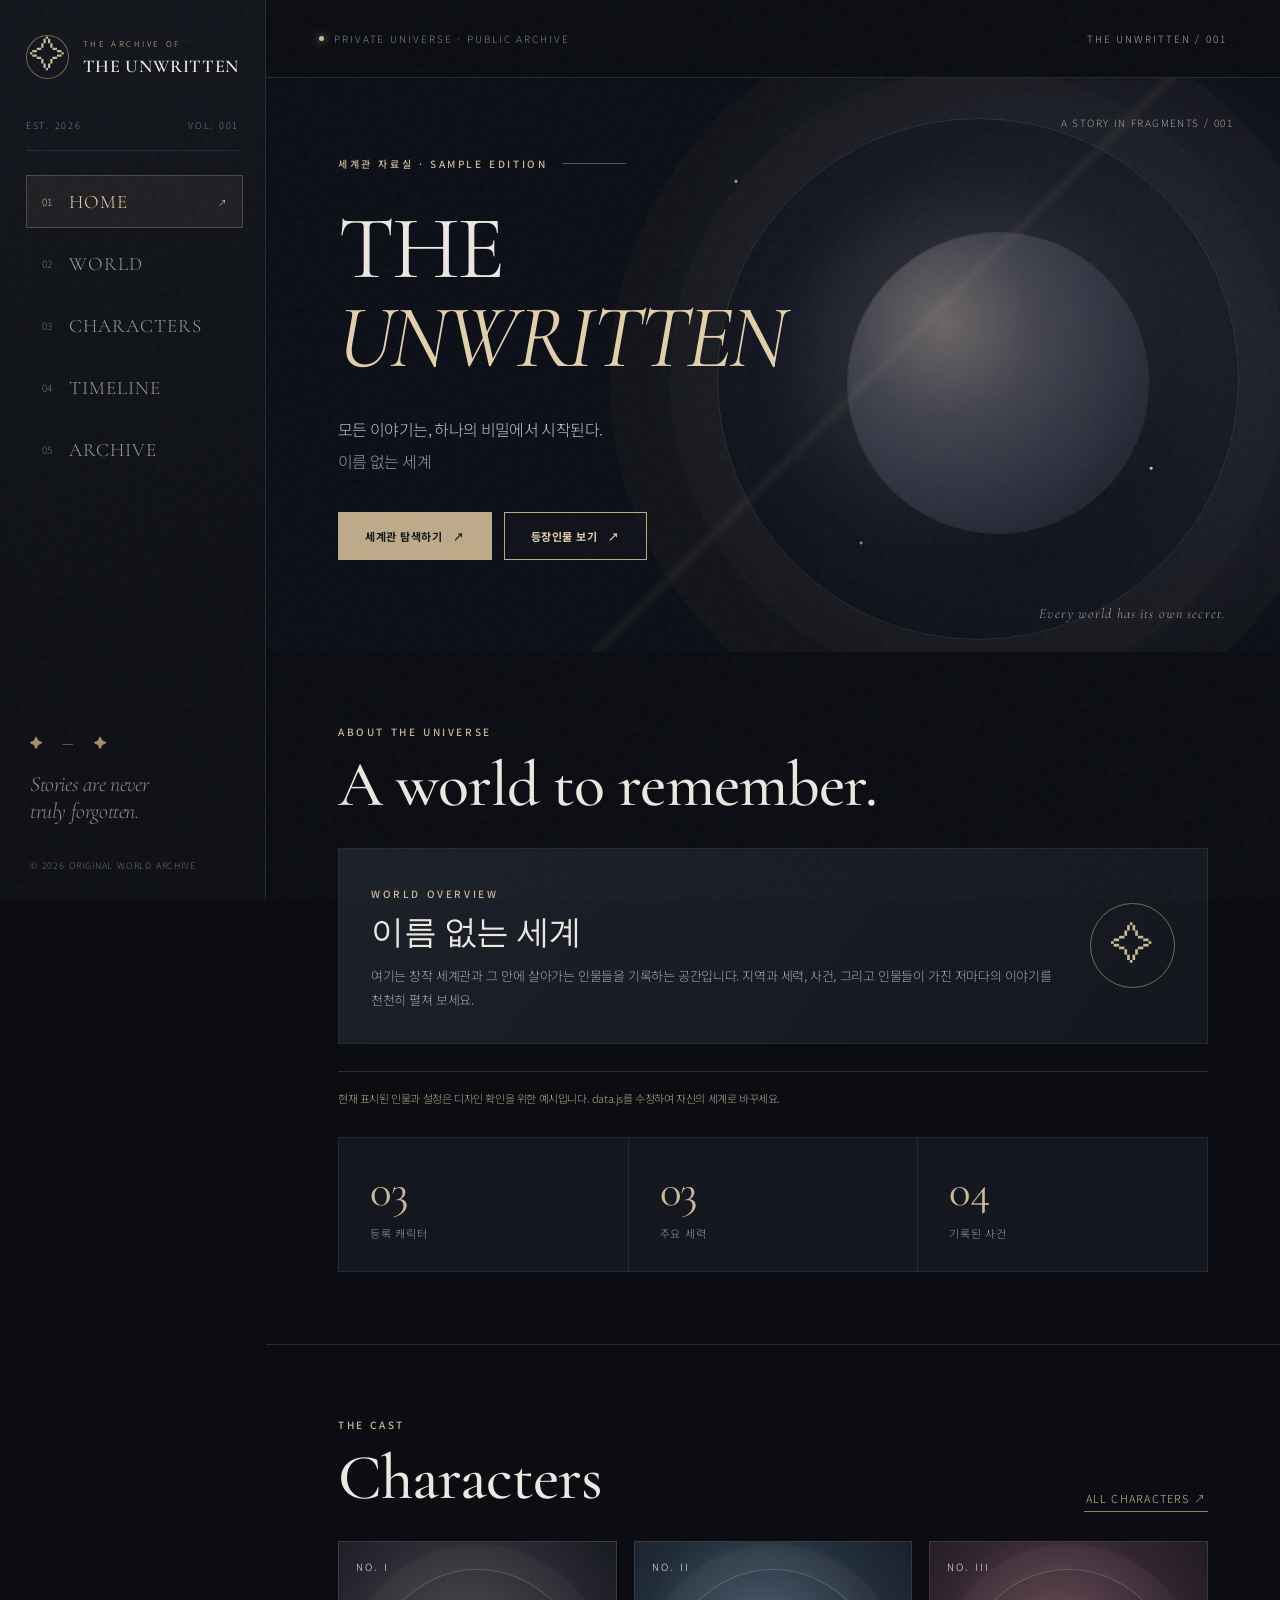
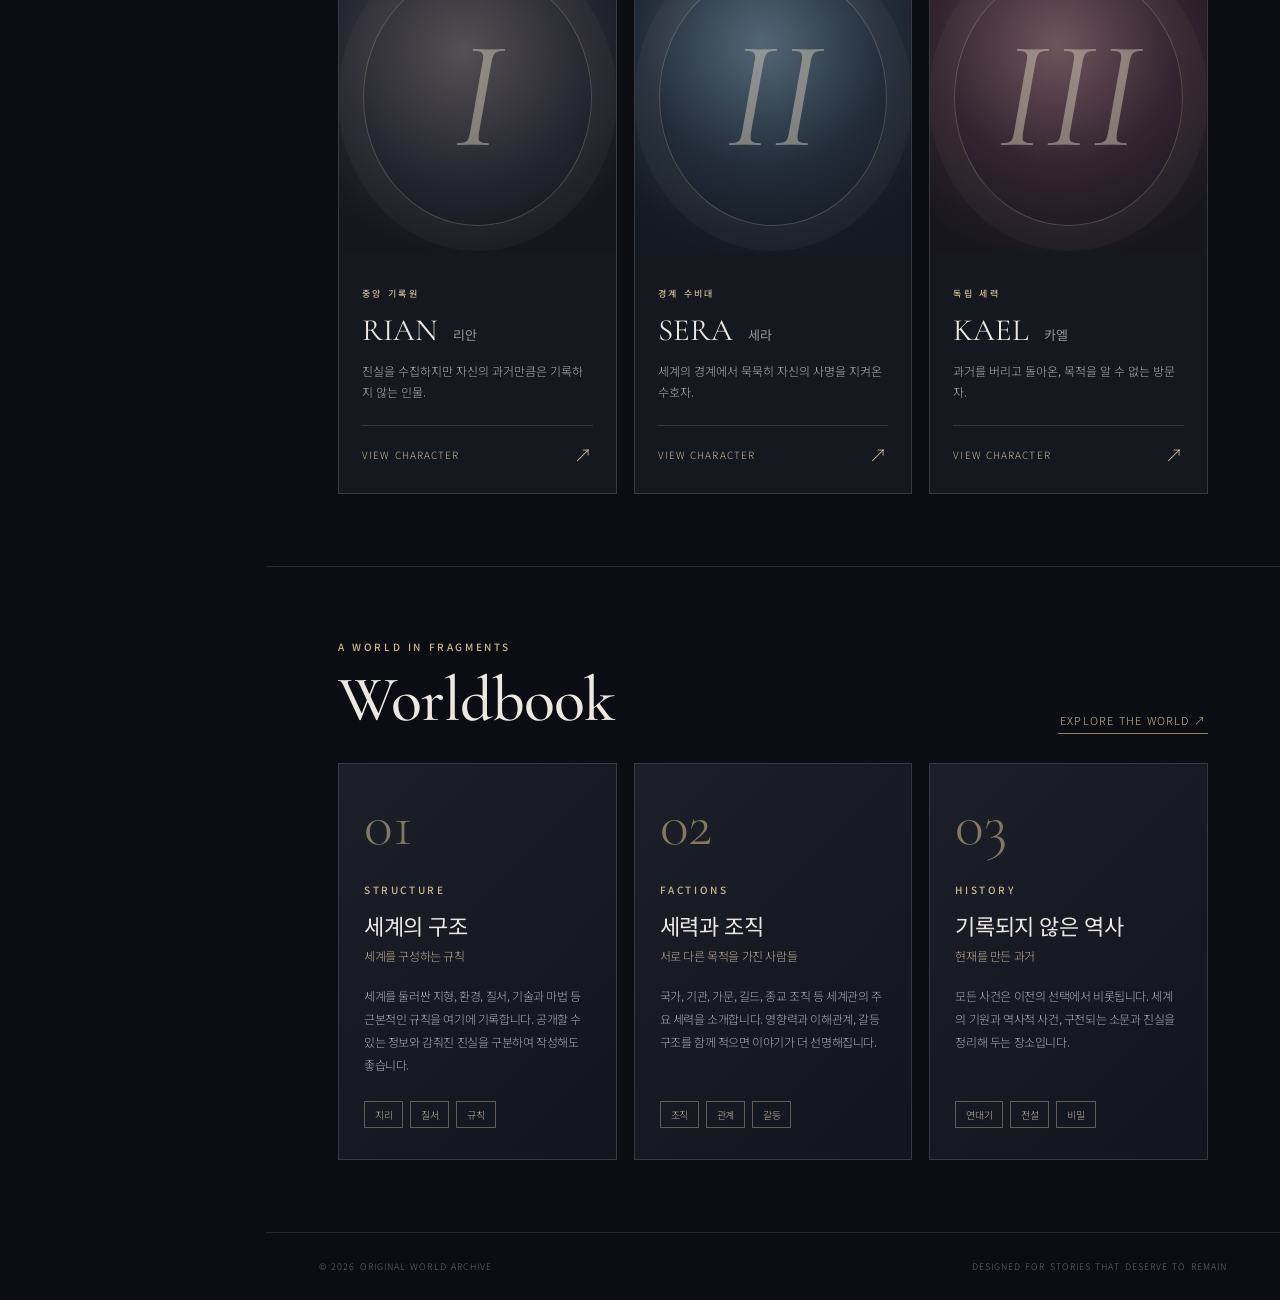
==== index.html @ b2d3f171 "Add files via upload" ====
<!doctype html>
<html lang="ko">
<head>
  <meta charset="utf-8" />
  <meta name="viewport" content="width=device-width, initial-scale=1" />
  <meta name="theme-color" content="#0b0d13" />
  <meta name="description" content="창작 세계관과 캐릭터를 기록하는 아카이브" />
  <title>THE UNWRITTEN — World Archive</title>
  <link rel="preconnect" href="https://fonts.googleapis.com" />
  <link rel="preconnect" href="https://fonts.gstatic.com" crossorigin />
  <link href="https://fonts.googleapis.com/css2?family=Cormorant+Garamond:wght@400;500;600&family=Noto+Sans+KR:wght@300;400;500;600;700&display=swap" rel="stylesheet" />
  <link rel="stylesheet" href="style.css" />
  <script src="data.js" defer></script>
  <script src="app.js" defer></script>
</head>
<body>
  <div class="grain" aria-hidden="true"></div>
  <div class="site-shell">
    <aside class="sidebar" aria-label="주 메뉴">
      <div class="brand"><div class="brand-symbol" aria-hidden="true">✧</div><div><span class="brand-kicker">THE ARCHIVE OF</span><strong id="side-brand">THE UNWRITTEN</strong></div></div>
      <div class="rail-rule"><span>EST. 2026</span><span>VOL. 001</span></div>
      <nav class="side-nav" id="main-nav">
        <button class="nav-btn active" data-page="home" aria-current="page"><span class="nav-index">01</span> HOME <span class="nav-arrow">↗</span></button>
        <button class="nav-btn" data-page="world"><span class="nav-index">02</span> WORLD <span class="nav-arrow">↗</span></button>
        <button class="nav-btn" data-page="characters"><span class="nav-index">03</span> CHARACTERS <span class="nav-arrow">↗</span></button>
        <button class="nav-btn" data-page="timeline"><span class="nav-index">04</span> TIMELINE <span class="nav-arrow">↗</span></button>
        <button class="nav-btn" data-page="archive"><span class="nav-index">05</span> ARCHIVE <span class="nav-arrow">↗</span></button>
      </nav>
      <div class="side-bottom"><div class="side-ornament">✦ &nbsp; — &nbsp; ✦</div><p>Stories are never<br/>truly forgotten.</p><span id="side-copyright">© 2026 ORIGINAL WORLD ARCHIVE</span></div>
    </aside>

    <main class="main-area" id="main-content">
      <header class="topbar"><span class="topbar-left"><span class="status-dot"></span> PRIVATE UNIVERSE · PUBLIC ARCHIVE</span><span class="topbar-right" id="topbar-title">THE UNWRITTEN / 001</span></header>
      <div id="view" aria-live="polite"></div>
      <footer class="footer"><span id="footer-copyright">© 2026 ORIGINAL WORLD ARCHIVE</span><span>DESIGNED FOR STORIES THAT DESERVE TO REMAIN</span></footer>
    </main>
  </div>

  <dialog id="character-dialog" class="character-dialog" aria-label="캐릭터 상세 프로필">
    <button id="modal-close" type="button" class="modal-close" aria-label="닫기">✕</button>
    <div id="modal-body"></div>
  </dialog>
</body>
</html>
---- style.css ----
:root{--bg:#0b0d13;--panel:#12151d;--panel-alt:#151923;--line:#33343b;--line-soft:#252a34;--text:#ece7e1;--muted:#9495a0;--soft:#b4a999;--gold:#cbb995;--gold-bright:#e2d0aa;--sans:'Noto Sans KR',sans-serif;--serif:'Cormorant Garamond','Times New Roman',serif}
*{box-sizing:border-box}html{scroll-behavior:smooth}body{margin:0;background:var(--bg);color:var(--text);font-family:var(--sans);font-weight:300;letter-spacing:-.025em}button,input{font:inherit}button{cursor:pointer}a{color:inherit;text-decoration:none}::selection{background:#aa9770;color:#111}
.grain{position:fixed;inset:0;z-index:20;pointer-events:none;opacity:.055;background-image:url("data:image/svg+xml,%3Csvg viewBox='0 0 180 180' xmlns='http://www.w3.org/2000/svg'%3E%3Cfilter id='n'%3E%3CfeTurbulence type='fractalNoise' baseFrequency='.85' numOctaves='3' stitchTiles='stitch'/%3E%3C/filter%3E%3Crect width='100%25' height='100%25' filter='url(%23n)' opacity='.55'/%3E%3C/svg%3E")}
.site-shell{min-height:100vh;display:grid;grid-template-columns:266px minmax(0,1fr)}.sidebar{height:100vh;position:sticky;top:0;border-right:1px solid var(--line-soft);padding:35px 26px 26px;background:linear-gradient(165deg,#14161d,#0e1016 75%);display:flex;flex-direction:column;z-index:5}.brand{display:flex;align-items:center;gap:14px}.brand-symbol{height:44px;width:44px;border:1px solid #736852;display:grid;place-items:center;border-radius:100%;color:var(--gold);font-family:var(--serif);font-size:36px;line-height:1}.brand-kicker{font-size:8px;letter-spacing:.32em;color:var(--gold);display:block;margin-bottom:4px}.brand strong{font-family:var(--serif);font-size:18px;letter-spacing:.035em;font-weight:600;white-space:nowrap}.rail-rule{margin-top:40px;padding-bottom:18px;border-bottom:1px solid var(--line-soft);font-size:9px;display:flex;justify-content:space-between;color:#777987;letter-spacing:.19em}.side-nav{margin-top:24px;display:grid;gap:9px}.nav-btn{background:transparent;border:1px solid transparent;display:flex;align-items:center;text-align:left;padding:14px 15px;gap:17px;color:#9b9ba6;font-family:var(--serif);font-size:19px;letter-spacing:.055em;transition:.2s}.nav-btn:hover{color:#fff;background:#ffffff08}.nav-btn.active{background:#cbb99512;border-color:#cbb99546;color:var(--gold-bright)}.nav-index{font-family:var(--sans);font-size:10px;letter-spacing:0;color:#6b6d78}.nav-btn.active .nav-index{color:var(--gold)}.nav-arrow{font-size:13px;margin-left:auto;opacity:0}.nav-btn.active .nav-arrow,.nav-btn:hover .nav-arrow{opacity:1}.side-bottom{margin-top:auto;padding:25px 4px 0}.side-ornament{color:#a28e6c;font-size:13px;letter-spacing:.2em}.side-bottom p{font-family:var(--serif);font-style:italic;font-size:22px;color:#8b8590;line-height:1.2;margin:19px 0 26px}.side-bottom>span{color:#686a76;font-size:9px;letter-spacing:.09em}
.main-area{min-width:0;display:flex;flex-direction:column}.topbar{height:78px;padding:0 53px;display:flex;justify-content:space-between;align-items:center;border-bottom:1px solid var(--line-soft);font-size:10px;letter-spacing:.19em;color:#7f818e}.topbar-left{display:flex;align-items:center;gap:10px}.status-dot{height:5px;width:5px;border-radius:50%;background:#cbb995;box-shadow:0 0 9px #d2b87c}.topbar-right{color:#b7a88b}.footer{border-top:1px solid var(--line-soft);color:#666875;font-size:9px;letter-spacing:.12em;padding:27px 53px;display:flex;justify-content:space-between;gap:20px;margin-top:auto}
.view-wrap{animation:fadein .32s ease;max-width:1530px;width:100%;margin:0 auto}@keyframes fadein{from{opacity:.45;transform:translateY(8px)}to{opacity:1;transform:translateY(0)}}.eyebrow{font-family:var(--sans);font-size:10px;letter-spacing:.26em;color:var(--gold);font-weight:500}.hero{min-height:560px;margin:0;overflow:hidden;position:relative;display:flex;align-items:center;padding:78px 72px 92px;background:radial-gradient(ellipse 55% 85% at 76% 48%,#303039 0%,#1c202c 31%,#0c0f17 70%),linear-gradient(110deg,#13141c,#1f232d)}.hero::before{content:'';position:absolute;width:520px;height:520px;right:4%;top:7%;border:1px solid #c7b69727;border-radius:100%;box-shadow:0 0 0 48px #c7b69705,0 0 0 108px #c7b69707;animation:orbit 40s linear infinite}.hero::after{content:'';width:300px;height:300px;position:absolute;right:13%;top:27%;border-radius:100%;background:radial-gradient(circle at 32% 30%,#756f6c,#474854 32%,#2b303d 68%,#131822 100%);box-shadow:28px 31px 120px #0008,-30px -20px 70px #d2c4a520,0 0 0 1px #e7ce9830;opacity:.88}.hero-astral{position:absolute;z-index:1;right:3%;top:0;width:65%;height:100%;background:linear-gradient(135deg,transparent 46%,#d8cbaa0e 47%,transparent 48%),radial-gradient(circle at 22% 18%,#f1dfc5ab 1px,transparent 2px),radial-gradient(circle at 85% 68%,#ffffffba 1px,transparent 2px),radial-gradient(circle at 41% 81%,#ffffff78 1px,transparent 2px);pointer-events:none}.hero-content{position:relative;z-index:2;max-width:650px}.hero-pre{display:flex;align-items:center;gap:15px;margin-bottom:34px}.hero-pre:after{content:'';height:1px;background:#b9a38170;width:64px}.hero h1{font-family:var(--serif);font-weight:400;font-size:clamp(58px,7vw,104px);line-height:.99;margin:0;letter-spacing:-.035em}.hero h1 em{font-weight:400;color:var(--gold-bright)}.hero-korean{font-size:16px;line-height:1.95;color:#c5c4c8;margin-top:32px;letter-spacing:-.04em;max-width:530px}.hero-actions{display:flex;gap:12px;margin-top:35px;flex-wrap:wrap}.btn{border:1px solid #bda97f;background:#bdab8a;color:#13151a;padding:15px 26px;font-size:11px;font-weight:700;letter-spacing:.05em;transition:.2s}.btn:hover{background:#dfca9e;transform:translateY(-2px)}.btn.outline{background:#14162080;color:var(--gold-bright)}.btn.outline:hover{background:#bdab8a1f}.hero-label{position:absolute;z-index:3;right:54px;bottom:30px;color:#aaa4a0;font-family:var(--serif);font-size:14px;font-style:italic;letter-spacing:.08em}.hero-index{position:absolute;top:37px;right:47px;color:#a6a0a0;font-size:10px;letter-spacing:.14em;z-index:3}@keyframes orbit{to{transform:rotate(360deg)}}
.section{padding:65px 72px 72px}.section.bordered{border-top:1px solid var(--line-soft)}.section-top{display:flex;justify-content:space-between;align-items:end;gap:20px;margin-bottom:29px}.section-title{font-family:var(--serif);font-weight:500;font-size:clamp(38px,5vw,64px);line-height:1.06;margin:10px 0 0;letter-spacing:-.015em}.section-desc{max-width:540px;color:#a8a7ad;font-size:13px;line-height:2;margin:16px 0 0}.minor-link{border:0;border-bottom:1px solid #927e5d;color:var(--gold);padding:5px 2px;background:transparent;font-size:11px;letter-spacing:.11em;white-space:nowrap}.info-grid{display:grid;grid-template-columns:repeat(3,1fr);gap:1px;background:var(--line-soft);border:1px solid var(--line-soft)}.info-box{padding:30px 31px;min-height:128px;background:#141720}.info-box strong{display:block;font-family:var(--serif);font-size:45px;font-weight:400;line-height:1;color:var(--gold)}.info-box span{display:block;margin-top:12px;color:#9b9ba2;font-size:11px;letter-spacing:.07em}.intro-card{border:1px solid var(--line-soft);padding:30px 32px;background:linear-gradient(125deg,#1c2029,#14171e);display:grid;grid-template-columns:1fr auto;align-items:center;gap:24px}.intro-card h3{font-family:var(--serif);font-size:33px;font-weight:500;margin:7px 0 9px}.intro-card p{color:#a7a6aa;font-size:13px;line-height:1.9;margin:0;max-width:760px}.seal{height:85px;width:85px;display:grid;place-items:center;border:1px solid #746d5d;border-radius:50%;font-family:var(--serif);font-size:43px;color:var(--gold)}.disclaimer{font-size:11px;color:#b4a688;border-top:1px solid #aa936f3d;padding:17px 0;margin-top:27px;line-height:1.8}
.page-banner{position:relative;overflow:hidden;background:radial-gradient(circle at 86% 20%,#3734408c,transparent 40%),linear-gradient(115deg,#1b1e29,#11141c 75%);padding:67px 72px 62px;border-bottom:1px solid var(--line-soft)}.page-banner::after{content:'✧';font-family:var(--serif);font-size:190px;line-height:1;color:#bdb09e1b;position:absolute;right:55px;top:0}.page-banner .section-title{font-size:clamp(54px,6vw,84px)}.world-grid{display:grid;grid-template-columns:repeat(3,minmax(0,1fr));gap:17px}.world-card{padding:31px 25px;min-height:350px;border:1px solid #393942;background:linear-gradient(135deg,#1c1e28,#12151d);display:flex;flex-direction:column}.world-card .no{font-family:var(--serif);font-size:60px;line-height:1;color:#847960}.world-card .eyebrow{margin-top:27px}.world-card h3{font-size:22px;font-weight:400;margin:12px 0 6px}.world-card .subtitle{font-size:12px;color:#baa990}.world-card p{color:#aaabb2;line-height:1.92;font-size:12px;margin:20px 0 25px}.tags{display:flex;gap:7px;flex-wrap:wrap;margin-top:auto}.tag{font-size:10px;color:#c7b9a0;border:1px solid #625c54;padding:5px 10px}.character-grid{display:grid;grid-template-columns:repeat(3,minmax(0,1fr));gap:17px}.char-card{background:#161820;border:1px solid #393941;padding:0;text-align:left;color:inherit;min-width:0;transition:.22s;overflow:hidden}.char-card:hover{transform:translateY(-5px);border-color:#a89775;box-shadow:0 18px 45px #0007}.char-portrait{position:relative;aspect-ratio:4/4.5;overflow:hidden;background:radial-gradient(circle at 45% 35%,#545053,#252630 51%,#15171d 80%);display:flex;align-items:center;justify-content:center}.char-portrait.blue{background:radial-gradient(circle at 46% 33%,#536676,#222d3a 48%,#131821 84%)}.char-portrait.rose{background:radial-gradient(circle at 46% 33%,#70545c,#31242f 48%,#17161e 84%)}.char-portrait:after{content:'';width:82%;height:82%;position:absolute;border:1px solid #ddcba63d;border-radius:100%;box-shadow:0 0 0 25px #e4ccac0a}.char-portrait .roman{font-size:clamp(100px,12vw,200px);font-family:var(--serif);font-style:italic;color:#d8cfbb7b;line-height:1;z-index:1;font-weight:400}.char-portrait.has-image img{position:absolute;inset:0;width:100%;height:100%;object-fit:cover;z-index:2}.char-portrait .card-num{position:absolute;top:17px;left:17px;z-index:3;color:#f0e9df;font-size:10px;letter-spacing:.2em}.char-card-content{padding:25px 23px 26px}.char-card-content .eyebrow{font-size:9px}.char-card-content h3{font-family:var(--serif);font-weight:400;font-size:31px;margin:9px 0 4px}.char-card-content h3 small{font-family:var(--sans);font-size:13px;font-weight:400;color:#96959d;margin-left:8px}.char-card-content p{color:#b2b0b2;font-size:12px;line-height:1.8;margin:11px 0 22px;min-height:43px}.card-more{display:flex;justify-content:space-between;align-items:center;border-top:1px solid #343641;padding-top:15px;font-size:10px;color:var(--gold);letter-spacing:.11em}.card-more span:last-child{font-size:18px}.filter-bar{display:flex;gap:13px;justify-content:space-between;align-items:center;flex-wrap:wrap;margin-bottom:25px}.search-input{border:1px solid #45454e;background:#151821;color:#fff;padding:13px 18px;min-width:235px;width:310px;max-width:100%;outline:none;font-size:12px}.search-input:focus{border-color:var(--gold)}.filter-list{display:flex;gap:7px;flex-wrap:wrap}.filter-btn{border:1px solid #464650;background:transparent;padding:11px 15px;font-size:11px;color:#a3a1aa}.filter-btn.active{background:#bfae8f;color:#161718;border-color:#bfae8f}.empty-state{text-align:center;color:var(--muted);padding:65px 20px;border:1px solid var(--line-soft)}
.timeline{border-top:1px solid #41414a;max-width:900px}.time-item{position:relative;display:grid;grid-template-columns:160px 1fr;gap:35px;padding:32px 0;border-bottom:1px solid var(--line-soft)}.time-item:before{content:'';position:absolute;left:153px;top:43px;width:11px;height:11px;border-radius:50%;border:1px solid var(--gold);background:var(--bg)}.time-year{font-family:var(--serif);font-size:36px;color:var(--gold);font-weight:400}.time-title{font-size:19px;font-weight:400;margin:0 0 8px}.time-category{font-size:9px;letter-spacing:.21em;color:var(--gold)}.time-body{line-height:1.9;font-size:13px;color:#b0afb4;margin:13px 0 0}.archive-list{max-width:950px;border-top:1px solid #4a4748}.archive-item{border-bottom:1px solid #34353c}.archive-item summary{cursor:pointer;list-style:none;display:flex;align-items:center;gap:30px;padding:25px 8px}.archive-item summary::-webkit-details-marker{display:none}.archive-num{font-size:10px;color:var(--gold);letter-spacing:.14em;min-width:123px}.archive-item summary strong{font-size:17px;font-weight:400;flex:1}.archive-item summary .plus{font-family:var(--serif);font-size:27px;color:var(--gold)}.archive-item[open] summary .plus{transform:rotate(45deg)}.archive-item p{padding:0 45px 29px 161px;line-height:2;font-size:13px;color:#aaa9b0;margin:0}
.character-dialog{border:1px solid #97866e;background:#151821;color:var(--text);padding:0;width:min(890px,calc(100% - 36px));max-height:min(90vh,950px);overflow:auto;box-shadow:0 25px 110px #000c}.character-dialog::backdrop{background:#030408d9;backdrop-filter:blur(5px)}.modal-close{position:sticky;float:right;right:14px;top:14px;margin:14px 14px -65px 0;z-index:3;color:var(--gold);background:#0b0e16cf;border:1px solid #726550;padding:12px 15px;font-size:15px}.modal-layout{display:grid;grid-template-columns:42% 1fr}.modal-layout .char-portrait{height:100%;min-height:500px;aspect-ratio:auto}.modal-layout .char-portrait .roman{font-size:170px}.modal-content{padding:64px 42px 43px}.modal-content h2{font-family:var(--serif);font-size:58px;font-weight:400;margin:12px 0 0}.modal-content h2 small{font-family:var(--sans);font-weight:400;font-size:14px;color:#9897a1}.modal-role{font-size:12px;color:#d0b990;letter-spacing:.05em;margin:7px 0 25px}.modal-quote{font-family:var(--serif);font-size:25px;line-height:1.55;color:#d5c3a5;padding:21px 0;border-block:1px solid #454149;margin-bottom:24px}.modal-text{font-size:13px;line-height:2;color:#bbb9be}.detail-table{margin-top:26px;border-top:1px solid #373944}.detail-row{border-bottom:1px solid #373944;display:grid;grid-template-columns:85px 1fr;gap:20px;padding:13px 0;font-size:12px}.detail-row span:first-child{color:var(--gold)}.detail-row span:last-child{color:#d8d4d1}
@media(max-width:1150px){.site-shell{grid-template-columns:215px minmax(0,1fr)}.sidebar{padding:29px 18px}.brand strong{font-size:15px}.hero,.section,.page-banner{padding-left:43px;padding-right:43px}.hero:after{right:-5%;opacity:.45}.hero::before{right:-18%}.footer,.topbar{padding-left:35px;padding-right:35px}.world-grid{grid-template-columns:1fr 1fr}.world-card{min-height:320px}.character-grid{grid-template-columns:repeat(2,minmax(0,1fr))}}
@media(max-width:720px){.site-shell{display:block}.sidebar{position:relative;height:auto;padding:15px 16px 11px;border-bottom:1px solid var(--line-soft);border-right:none}.brand-symbol{height:36px;width:36px;font-size:28px}.brand-kicker{font-size:7px}.brand strong{font-size:16px}.rail-rule,.side-bottom{display:none}.side-nav{margin:14px -3px 0;display:flex;overflow:auto;gap:2px;padding-bottom:0;scrollbar-width:none}.side-nav::-webkit-scrollbar{display:none}.nav-btn{font-size:13px;padding:10px 13px;gap:0;white-space:nowrap}.nav-index,.nav-arrow{display:none}.topbar{height:46px;padding:0 17px;font-size:8px}.topbar-right{display:none}.hero{min-height:460px;padding:60px 24px 72px}.hero:after{height:220px;width:220px;right:-85px;top:140px;opacity:.45}.hero::before{height:290px;width:290px;right:-125px;top:100px}.hero h1{font-size:clamp(54px,16vw,78px)}.hero-korean{font-size:13px;line-height:1.9;max-width:75%}.hero-label{right:19px;bottom:20px;font-size:11px}.hero-index{right:20px;top:20px}.section,.page-banner{padding:38px 21px 44px}.section-title{font-size:43px}.page-banner .section-title{font-size:56px}.page-banner::after{right:-20px;font-size:150px}.section-top{align-items:start}.info-box{padding:21px 14px;min-height:100px}.info-box strong{font-size:33px}.info-box span{font-size:9px}.intro-card{padding:20px;grid-template-columns:1fr}.seal{display:none}.world-grid,.character-grid{grid-template-columns:1fr}.world-card{min-height:260px}.char-portrait{aspect-ratio:4/3.8}.char-portrait .roman{font-size:170px}.footer{padding:20px;font-size:9px;display:block}.footer span+span{display:block;margin-top:9px}.time-item{grid-template-columns:105px 1fr;gap:20px}.time-item:before{left:100px}.time-year{font-size:27px}.archive-item summary{gap:12px}.archive-num{min-width:78px;font-size:8px}.archive-item summary strong{font-size:13px}.archive-item p{padding:0 15px 23px;font-size:12px}.modal-layout{display:block}.modal-layout .char-portrait{height:250px;min-height:0}.modal-layout .char-portrait .roman{font-size:170px}.modal-content{padding:30px 24px}.modal-content h2{font-size:47px}.modal-quote{font-size:22px}.filter-bar{align-items:stretch}.search-input{width:100%}}
@media(prefers-reduced-motion:reduce){*,*:before,*:after{scroll-behavior:auto!important;animation:none!important;transition:none!important}}
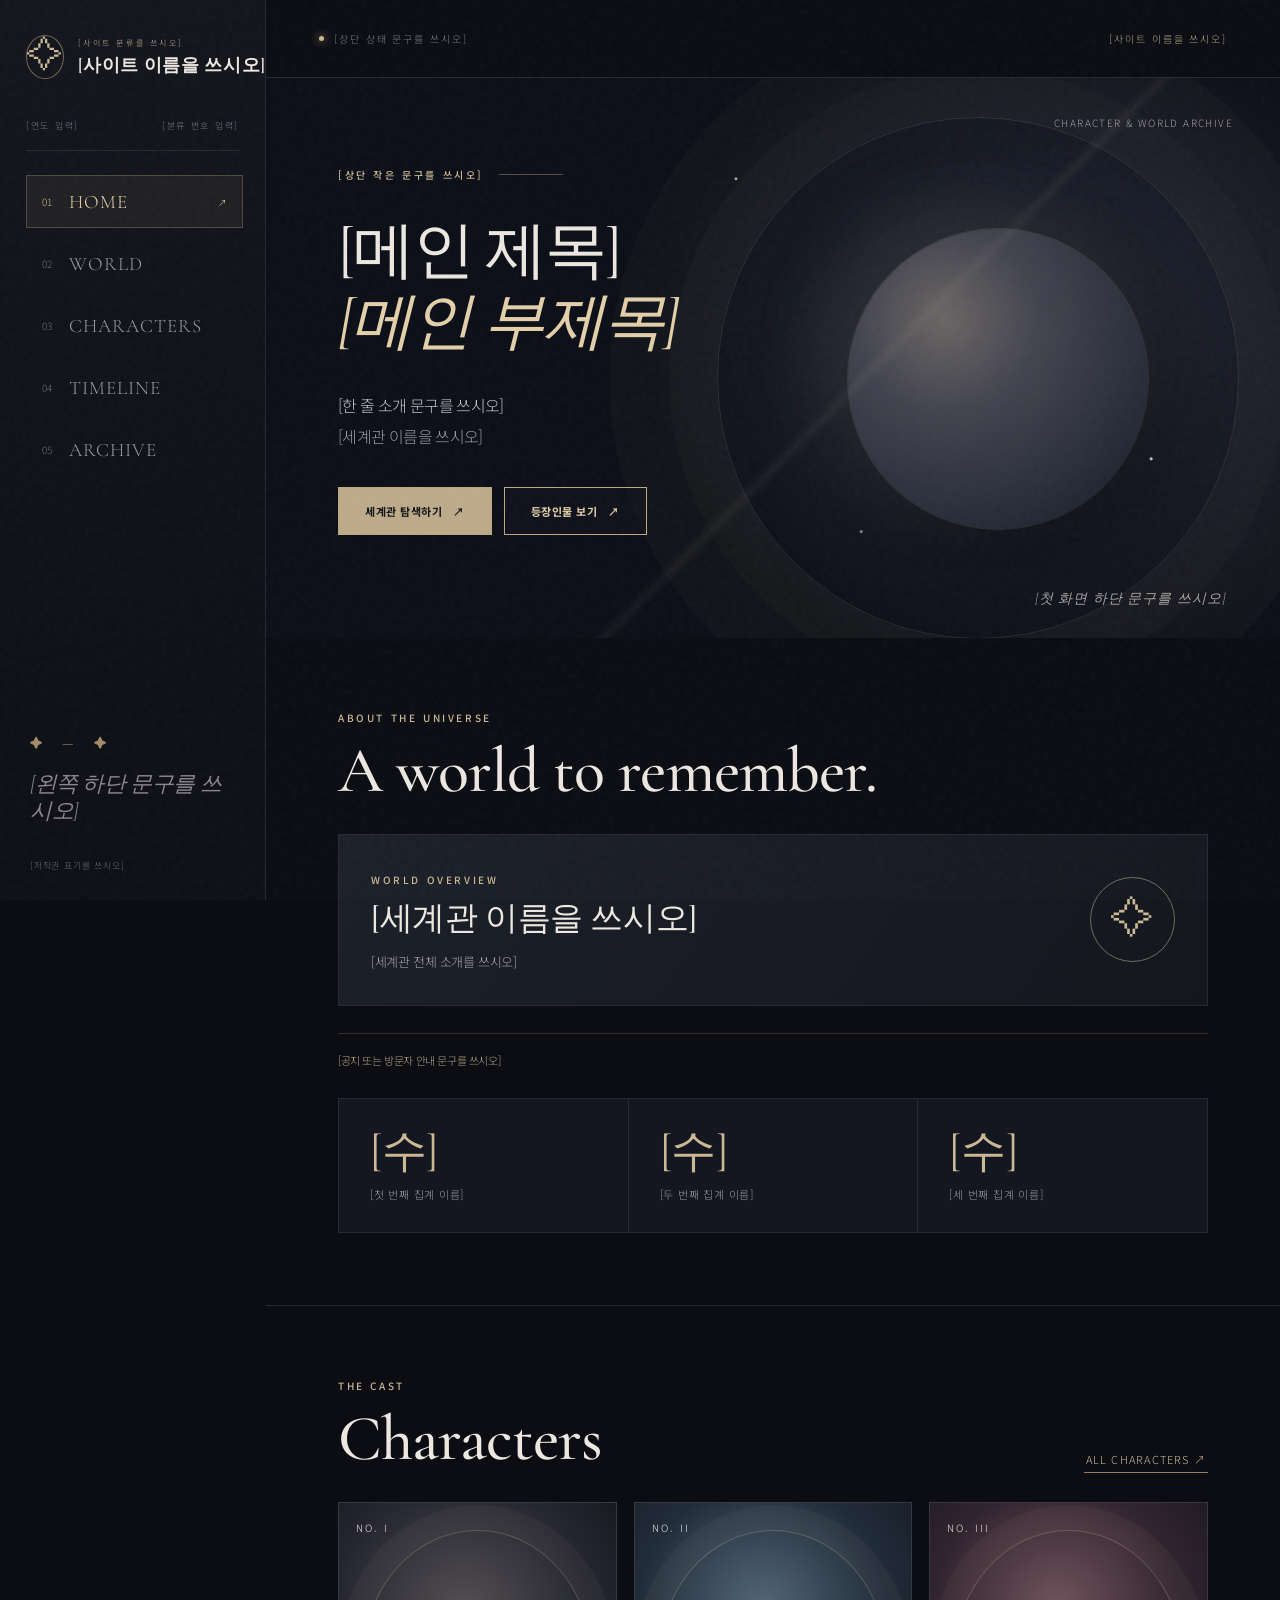
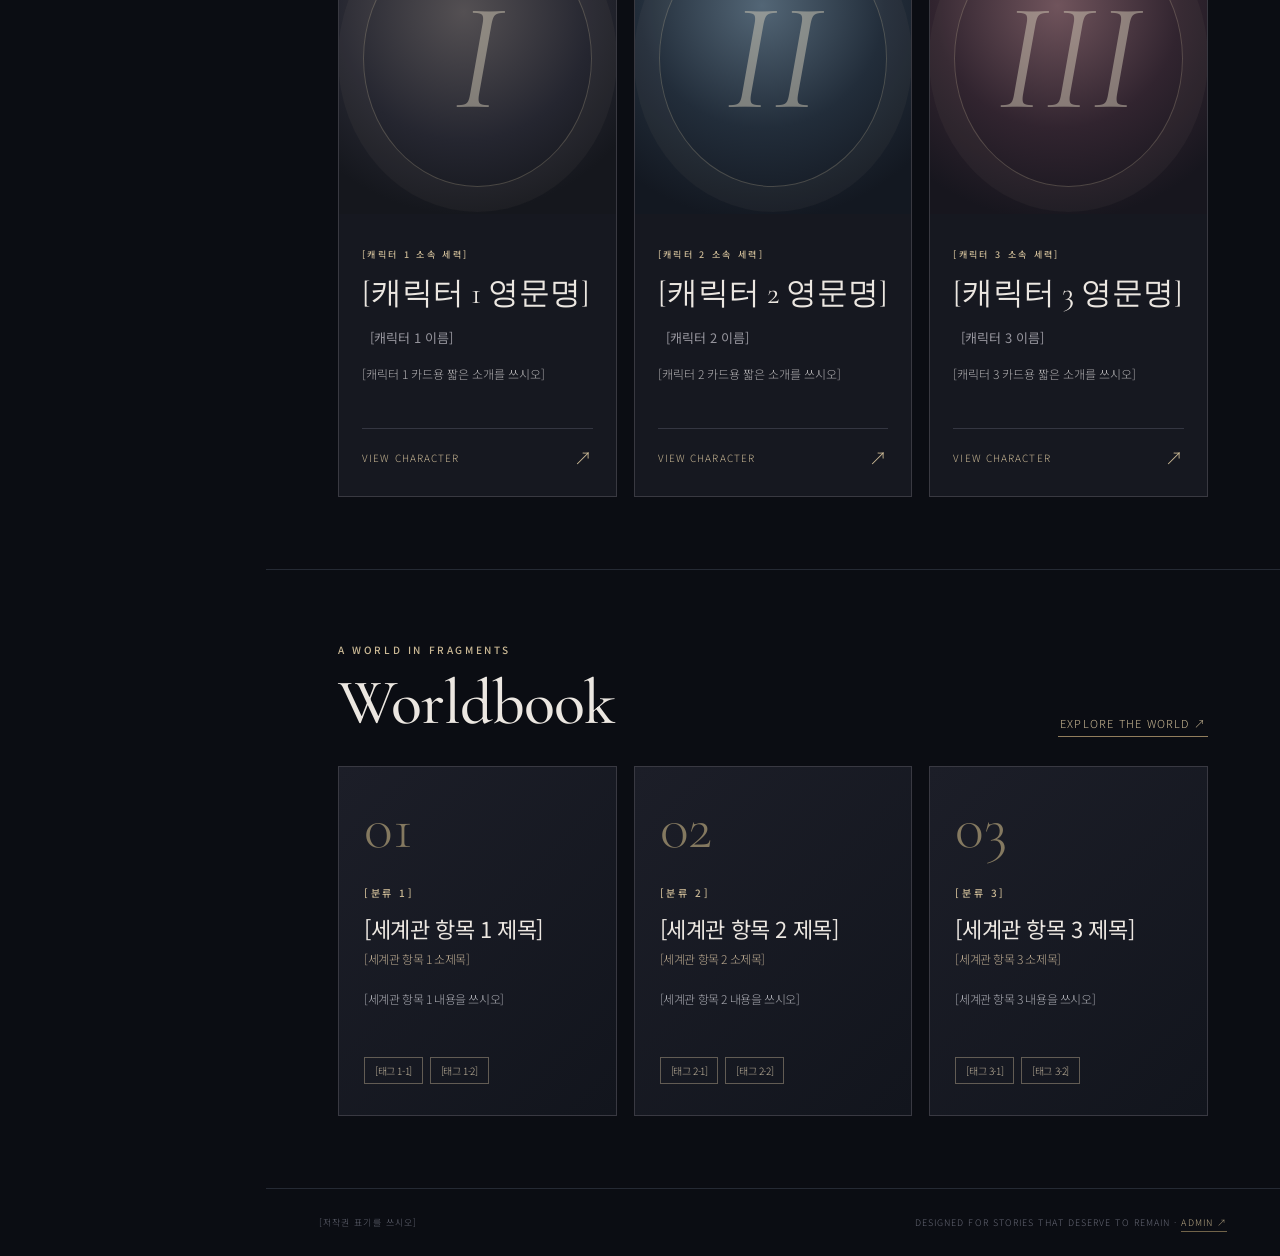
==== commit c6307ba5: "Add files via upload" ====
--- a/index.html
+++ b/index.html
@@ -4,8 +4,8 @@
   <meta charset="utf-8" />
   <meta name="viewport" content="width=device-width, initial-scale=1" />
   <meta name="theme-color" content="#0b0d13" />
-  <meta name="description" content="창작 세계관과 캐릭터를 기록하는 아카이브" />
-  <title>THE UNWRITTEN — World Archive</title>
+  <meta name="description" content="캐릭터와 세계관 소개 사이트" />
+  <title>[사이트 이름을 쓰시오] — World Archive</title>
   <link rel="preconnect" href="https://fonts.googleapis.com" />
   <link rel="preconnect" href="https://fonts.gstatic.com" crossorigin />
   <link href="https://fonts.googleapis.com/css2?family=Cormorant+Garamond:wght@400;500;600&family=Noto+Sans+KR:wght@300;400;500;600;700&display=swap" rel="stylesheet" />
@@ -17,8 +17,8 @@
   <div class="grain" aria-hidden="true"></div>
   <div class="site-shell">
     <aside class="sidebar" aria-label="주 메뉴">
-      <div class="brand"><div class="brand-symbol" aria-hidden="true">✧</div><div><span class="brand-kicker">THE ARCHIVE OF</span><strong id="side-brand">THE UNWRITTEN</strong></div></div>
-      <div class="rail-rule"><span>EST. 2026</span><span>VOL. 001</span></div>
+      <div class="brand"><div class="brand-symbol" aria-hidden="true">✧</div><div><span class="brand-kicker" id="side-kicker">[사이트 분류를 쓰시오]</span><strong id="side-brand">[사이트 이름을 쓰시오]</strong></div></div>
+      <div class="rail-rule"><span id="rail-year">[연도 입력]</span><span id="rail-volume">[분류 번호 입력]</span></div>
       <nav class="side-nav" id="main-nav">
         <button class="nav-btn active" data-page="home" aria-current="page"><span class="nav-index">01</span> HOME <span class="nav-arrow">↗</span></button>
         <button class="nav-btn" data-page="world"><span class="nav-index">02</span> WORLD <span class="nav-arrow">↗</span></button>
@@ -26,13 +26,13 @@
         <button class="nav-btn" data-page="timeline"><span class="nav-index">04</span> TIMELINE <span class="nav-arrow">↗</span></button>
         <button class="nav-btn" data-page="archive"><span class="nav-index">05</span> ARCHIVE <span class="nav-arrow">↗</span></button>
       </nav>
-      <div class="side-bottom"><div class="side-ornament">✦ &nbsp; — &nbsp; ✦</div><p>Stories are never<br/>truly forgotten.</p><span id="side-copyright">© 2026 ORIGINAL WORLD ARCHIVE</span></div>
+      <div class="side-bottom"><div class="side-ornament">✦ &nbsp; — &nbsp; ✦</div><p id="side-motto">[왼쪽 하단 문구를 쓰시오]</p><span id="side-copyright">[저작권 표기를 쓰시오]</span></div>
     </aside>
 
     <main class="main-area" id="main-content">
-      <header class="topbar"><span class="topbar-left"><span class="status-dot"></span> PRIVATE UNIVERSE · PUBLIC ARCHIVE</span><span class="topbar-right" id="topbar-title">THE UNWRITTEN / 001</span></header>
+      <header class="topbar"><span class="topbar-left"><span class="status-dot"></span><span id="topbar-status">[상단 상태 문구를 쓰시오]</span></span><span class="topbar-right" id="topbar-title">[사이트 이름을 쓰시오]</span></header>
       <div id="view" aria-live="polite"></div>
-      <footer class="footer"><span id="footer-copyright">© 2026 ORIGINAL WORLD ARCHIVE</span><span>DESIGNED FOR STORIES THAT DESERVE TO REMAIN</span></footer>
+      <footer class="footer"><span id="footer-copyright">[저작권 표기를 쓰시오]</span><span>DESIGNED FOR STORIES THAT DESERVE TO REMAIN · <a href="admin.html" class="admin-foot-link" aria-label="관리자 편집 화면">ADMIN ↗</a></span></footer>
     </main>
   </div>
 
--- a/style.css
+++ b/style.css
@@ -11,3 +11,10 @@
 @media(max-width:1150px){.site-shell{grid-template-columns:215px minmax(0,1fr)}.sidebar{padding:29px 18px}.brand strong{font-size:15px}.hero,.section,.page-banner{padding-left:43px;padding-right:43px}.hero:after{right:-5%;opacity:.45}.hero::before{right:-18%}.footer,.topbar{padding-left:35px;padding-right:35px}.world-grid{grid-template-columns:1fr 1fr}.world-card{min-height:320px}.character-grid{grid-template-columns:repeat(2,minmax(0,1fr))}}
 @media(max-width:720px){.site-shell{display:block}.sidebar{position:relative;height:auto;padding:15px 16px 11px;border-bottom:1px solid var(--line-soft);border-right:none}.brand-symbol{height:36px;width:36px;font-size:28px}.brand-kicker{font-size:7px}.brand strong{font-size:16px}.rail-rule,.side-bottom{display:none}.side-nav{margin:14px -3px 0;display:flex;overflow:auto;gap:2px;padding-bottom:0;scrollbar-width:none}.side-nav::-webkit-scrollbar{display:none}.nav-btn{font-size:13px;padding:10px 13px;gap:0;white-space:nowrap}.nav-index,.nav-arrow{display:none}.topbar{height:46px;padding:0 17px;font-size:8px}.topbar-right{display:none}.hero{min-height:460px;padding:60px 24px 72px}.hero:after{height:220px;width:220px;right:-85px;top:140px;opacity:.45}.hero::before{height:290px;width:290px;right:-125px;top:100px}.hero h1{font-size:clamp(54px,16vw,78px)}.hero-korean{font-size:13px;line-height:1.9;max-width:75%}.hero-label{right:19px;bottom:20px;font-size:11px}.hero-index{right:20px;top:20px}.section,.page-banner{padding:38px 21px 44px}.section-title{font-size:43px}.page-banner .section-title{font-size:56px}.page-banner::after{right:-20px;font-size:150px}.section-top{align-items:start}.info-box{padding:21px 14px;min-height:100px}.info-box strong{font-size:33px}.info-box span{font-size:9px}.intro-card{padding:20px;grid-template-columns:1fr}.seal{display:none}.world-grid,.character-grid{grid-template-columns:1fr}.world-card{min-height:260px}.char-portrait{aspect-ratio:4/3.8}.char-portrait .roman{font-size:170px}.footer{padding:20px;font-size:9px;display:block}.footer span+span{display:block;margin-top:9px}.time-item{grid-template-columns:105px 1fr;gap:20px}.time-item:before{left:100px}.time-year{font-size:27px}.archive-item summary{gap:12px}.archive-num{min-width:78px;font-size:8px}.archive-item summary strong{font-size:13px}.archive-item p{padding:0 15px 23px;font-size:12px}.modal-layout{display:block}.modal-layout .char-portrait{height:250px;min-height:0}.modal-layout .char-portrait .roman{font-size:170px}.modal-content{padding:30px 24px}.modal-content h2{font-size:47px}.modal-quote{font-size:22px}.filter-bar{align-items:stretch}.search-input{width:100%}}
 @media(prefers-reduced-motion:reduce){*,*:before,*:after{scroll-behavior:auto!important;animation:none!important;transition:none!important}}
+
+/* 빈 양식 안내 문구가 작은 화면에서 넘치지 않도록 하는 보완 */
+.hero h1.is-placeholder{font-size:clamp(30px,5.5vw,62px);line-height:1.15;overflow-wrap:anywhere;word-break:keep-all}
+.char-card-content h3,.modal-content h2,.world-card h3,.intro-card h3{overflow-wrap:anywhere;word-break:keep-all}
+@media(max-width:720px){.hero h1.is-placeholder{font-size:clamp(28px,8vw,42px)}.brand strong{white-space:normal;overflow-wrap:anywhere}}
+
+.admin-foot-link{color:#b6a583;border-bottom:1px solid #716349;padding-bottom:2px}.admin-foot-link:hover{color:#f0dcb0}
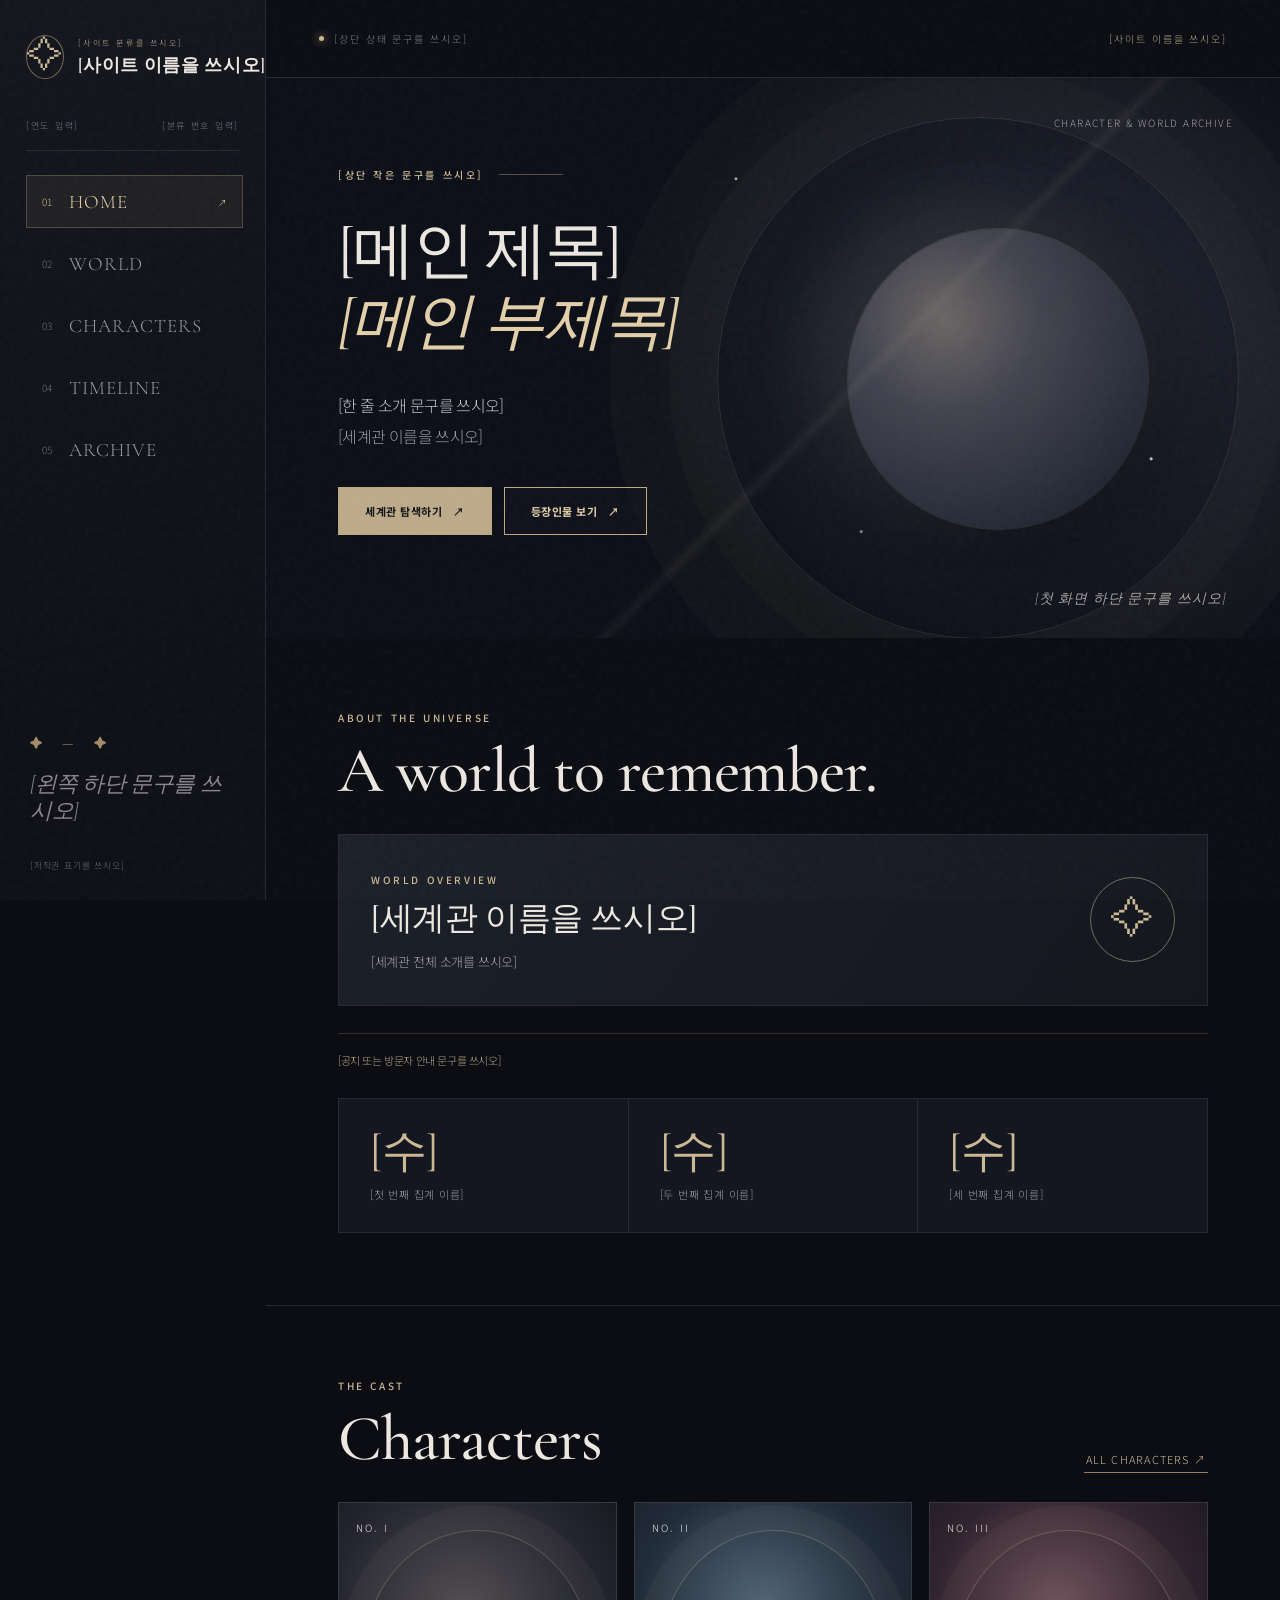
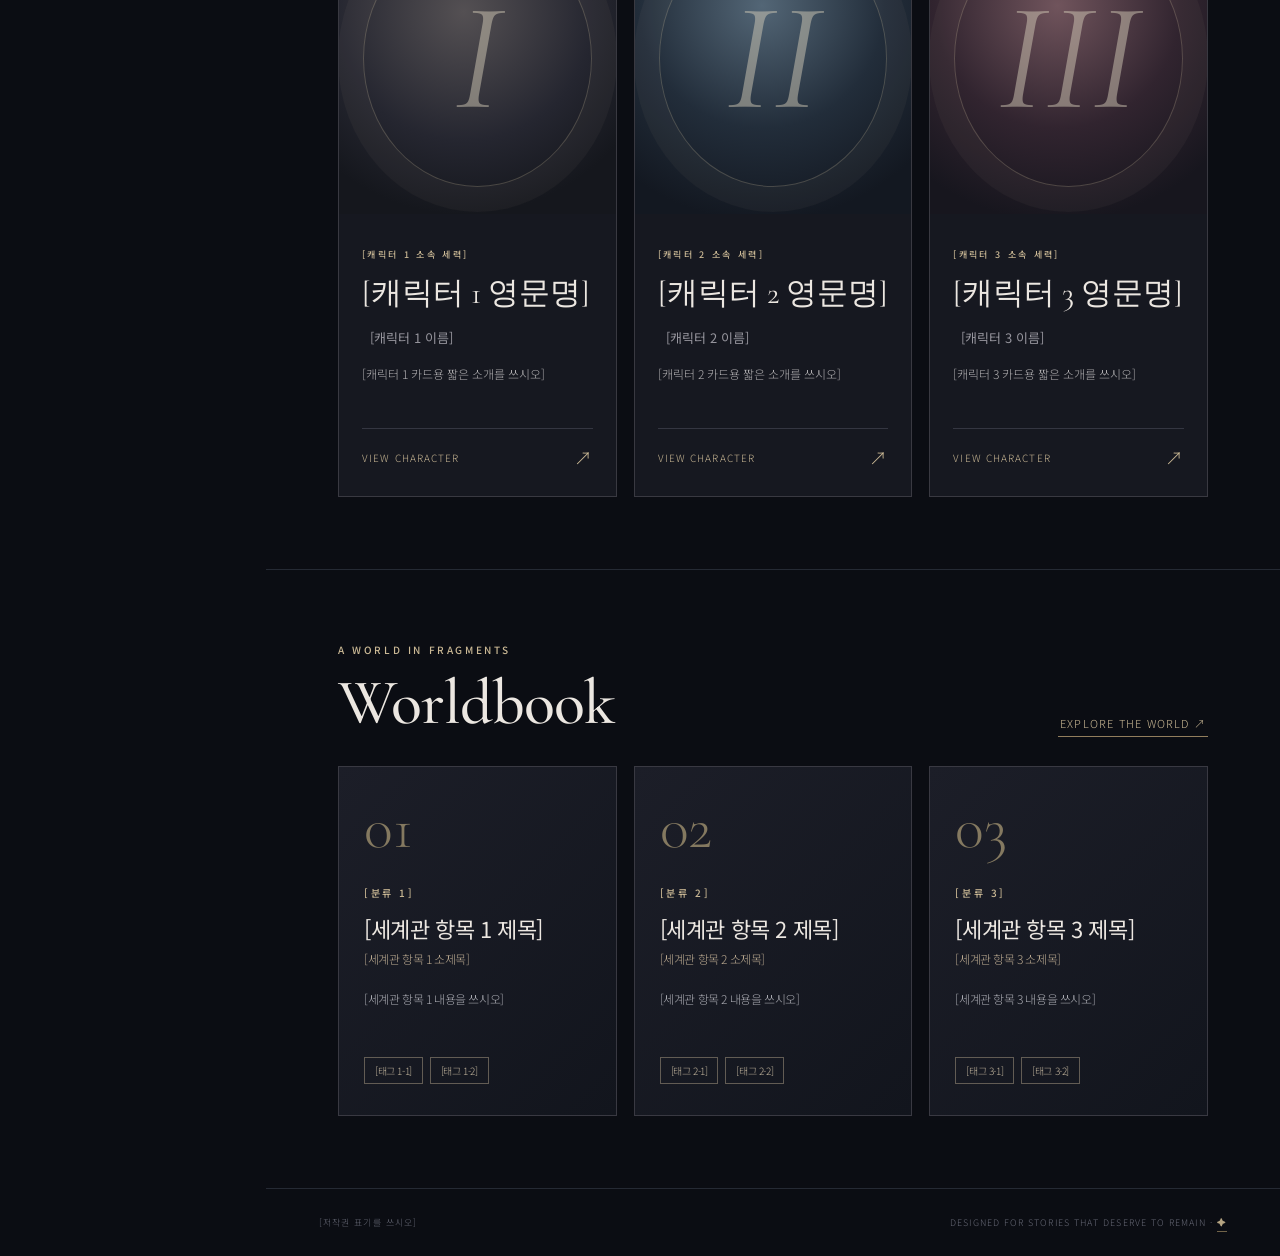
==== commit b1166847: "Update index.html" ====
--- a/index.html
+++ b/index.html
@@ -32,7 +32,9 @@
     <main class="main-area" id="main-content">
       <header class="topbar"><span class="topbar-left"><span class="status-dot"></span><span id="topbar-status">[상단 상태 문구를 쓰시오]</span></span><span class="topbar-right" id="topbar-title">[사이트 이름을 쓰시오]</span></header>
       <div id="view" aria-live="polite"></div>
-      <footer class="footer"><span id="footer-copyright">[저작권 표기를 쓰시오]</span><span>DESIGNED FOR STORIES THAT DESERVE TO REMAIN · <a href="admin.html" class="admin-foot-link" aria-label="관리자 편집 화면">ADMIN ↗</a></span></footer>
+      <footer class="footer"><span id="footer-copyright">[저작권 표기를 쓰시오]</span><span>DESIGNED FOR STORIES THAT DESERVE TO REMAIN · 
+<a href="admin.html" class="admin-foot-link" aria-label="관리자 편집 화면" title="">✦</a>
+</span></footer>
     </main>
   </div>
 
